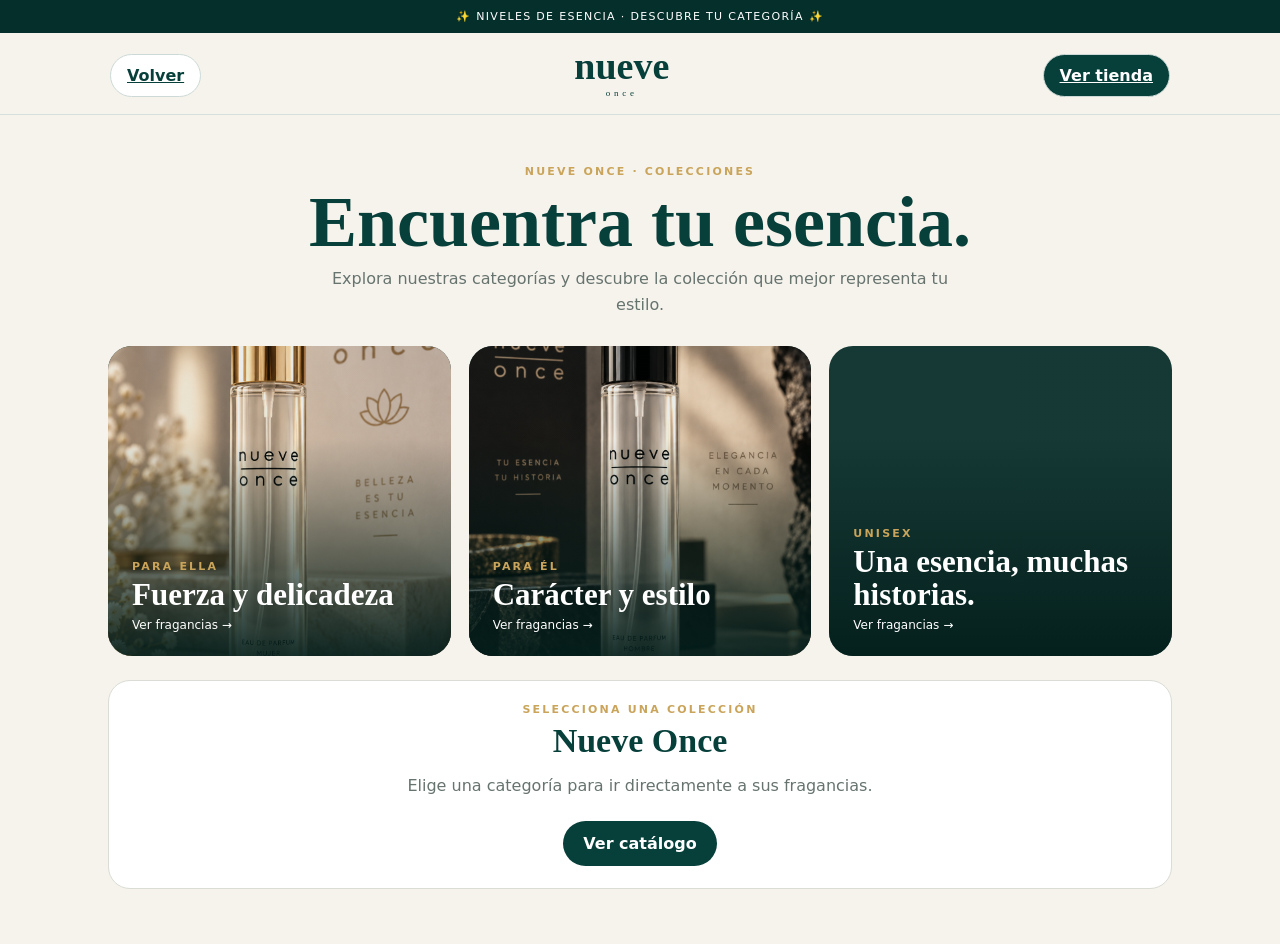
==== categorias.html @ 41275f47 "Crear página de categorías Nueve Once" ====
<!doctype html>
<html lang="es">
<head>
<meta charset="utf-8">
<meta name="viewport" content="width=device-width,initial-scale=1,viewport-fit=cover">
<title>Nueve Once | Categorías</title>
<style>
:root{--deep:#073f3a;--cream:#f6f3ec;--gold:#c9a45a;--line:#d9ddd5}
*{box-sizing:border-box}body{margin:0;background:var(--cream);color:#19312e;font-family:Inter,system-ui,-apple-system,BlinkMacSystemFont,"Segoe UI",sans-serif}
.top{position:sticky;top:0;z-index:20;background:#052f2b;color:#fff;padding:10px;text-align:center;font-size:11px;letter-spacing:.12em}
header{background:rgba(246,243,236,.96);border-bottom:1px solid #d6dfdc;position:sticky;top:36px;z-index:19}
.nav{max-width:1100px;margin:auto;min-height:78px;padding:14px 20px;display:flex;align-items:center;justify-content:space-between;gap:15px}.logo{font:700 38px/0.75 Georgia,serif;color:var(--deep);text-align:center}.logo span{display:block;font:500 9px/1 Inter;letter-spacing:.42em;margin-top:8px}
.back,.shop{border:0;border-radius:999px;padding:11px 16px;font-weight:800;background:#fff;border:1px solid #ccd9d6;color:var(--deep)}.shop{background:var(--deep);color:#fff}
main{max-width:1100px;margin:auto;padding:28px 18px 55px}.eyebrow{font-size:11px;letter-spacing:.2em;color:var(--gold);font-weight:900}.hero{text-align:center;padding:25px 10px 28px}.hero h1{font:700 clamp(42px,8vw,72px)/.95 Georgia,serif;color:var(--deep);margin:10px 0}.hero p{max-width:650px;margin:0 auto;color:#66736f;line-height:1.6}
.categories{display:grid;grid-template-columns:repeat(3,1fr);gap:18px}.cat{min-height:310px;border-radius:24px;overflow:hidden;position:relative;text-decoration:none;background:#173b37;display:flex;align-items:flex-end}.cat img{position:absolute;inset:0;width:100%;height:100%;object-fit:cover}.cat:after{content:"";position:absolute;inset:0;background:linear-gradient(0deg,rgba(3,30,27,.92),rgba(3,30,27,.08) 70%)}.cat .content{position:relative;z-index:2;padding:24px;color:#fff}.cat h2{font:700 31px/1.05 Georgia,serif;margin:6px 0}.cat span:last-child{font-size:12px}
.selected{margin-top:24px;background:#fff;border:1px solid var(--line);border-radius:22px;padding:22px;text-align:center}.selected h2{font:700 34px Georgia,serif;color:var(--deep);margin:6px 0 8px}.selected p{color:#66736f}.cta{display:inline-block;margin-top:10px;text-decoration:none;background:var(--deep);color:#fff;padding:13px 20px;border-radius:999px;font-weight:800}
@media(max-width:680px){header{top:36px}.nav{min-height:72px;padding:11px 12px}.logo{font-size:31px}.back,.shop{font-size:12px;padding:9px 11px}.back{font-size:0}.back:after{content:"←";font-size:22px}.categories{grid-template-columns:1fr}.cat{min-height:270px}.hero{padding-top:15px}.hero h1{font-size:45px}.selected h2{font-size:28px}}
</style>
</head>
<body>
<div class="top">✨ NIVELES DE ESENCIA · DESCUBRE TU CATEGORÍA ✨</div>
<header><div class="nav"><a class="back" href="index.html">Volver</a><div class="logo">nueve<br><span>once</span></div><a class="shop" href="index.html#catalogo">Ver tienda</a></div></header>
<main>
<section class="hero"><div class="eyebrow">NUEVE ONCE · COLECCIONES</div><h1>Encuentra tu esencia.</h1><p>Explora nuestras categorías y descubre la colección que mejor representa tu estilo.</p></section>
<section class="categories">
<a class="cat" href="index.html?categoria=MUJER#catalogo"><img src="mujer.PNG" alt="Para ella"><span class="content"><span class="eyebrow">PARA ELLA</span><h2>Fuerza y delicadeza</h2><span>Ver fragancias →</span></span></a>
<a class="cat" href="index.html?categoria=HOMBRE#catalogo"><img src="hombre.PNG" alt="Para él"><span class="content"><span class="eyebrow">PARA ÉL</span><h2>Carácter y estilo</h2><span>Ver fragancias →</span></span></a>
<a class="cat" href="index.html?categoria=UNISEX#catalogo"><span class="content"><span class="eyebrow">UNISEX</span><h2>Una esencia, muchas historias.</h2><span>Ver fragancias →</span></span></a>
</section>
<div class="selected"><div class="eyebrow">SELECCIONA UNA COLECCIÓN</div><h2 id="selectedTitle">Nueve Once</h2><p id="selectedText">Elige una categoría para ir directamente a sus fragancias.</p><a class="cta" id="selectedLink" href="index.html#catalogo">Ver catálogo</a></div>
</main>
<script>
(function(){
var data={MUJER:["PARA ELLA","Fuerza y delicadeza","Descubre fragancias para ella.","index.html?categoria=MUJER#catalogo"],HOMBRE:["PARA ÉL","Carácter y estilo","Descubre fragancias para él.","index.html?categoria=HOMBRE#catalogo"],UNISEX:["UNISEX","Una esencia, muchas historias.","Fragancias para compartir y expresar tu estilo.","index.html?categoria=UNISEX#catalogo"]};
var k=new URLSearchParams(location.search).get("categoria"),d=data[k];
if(d){document.getElementById("selectedTitle").textContent=d[1];document.getElementById("selectedText").textContent=d[2];document.getElementById("selectedLink").href=d[3];}
})();
</script>
</body></html>
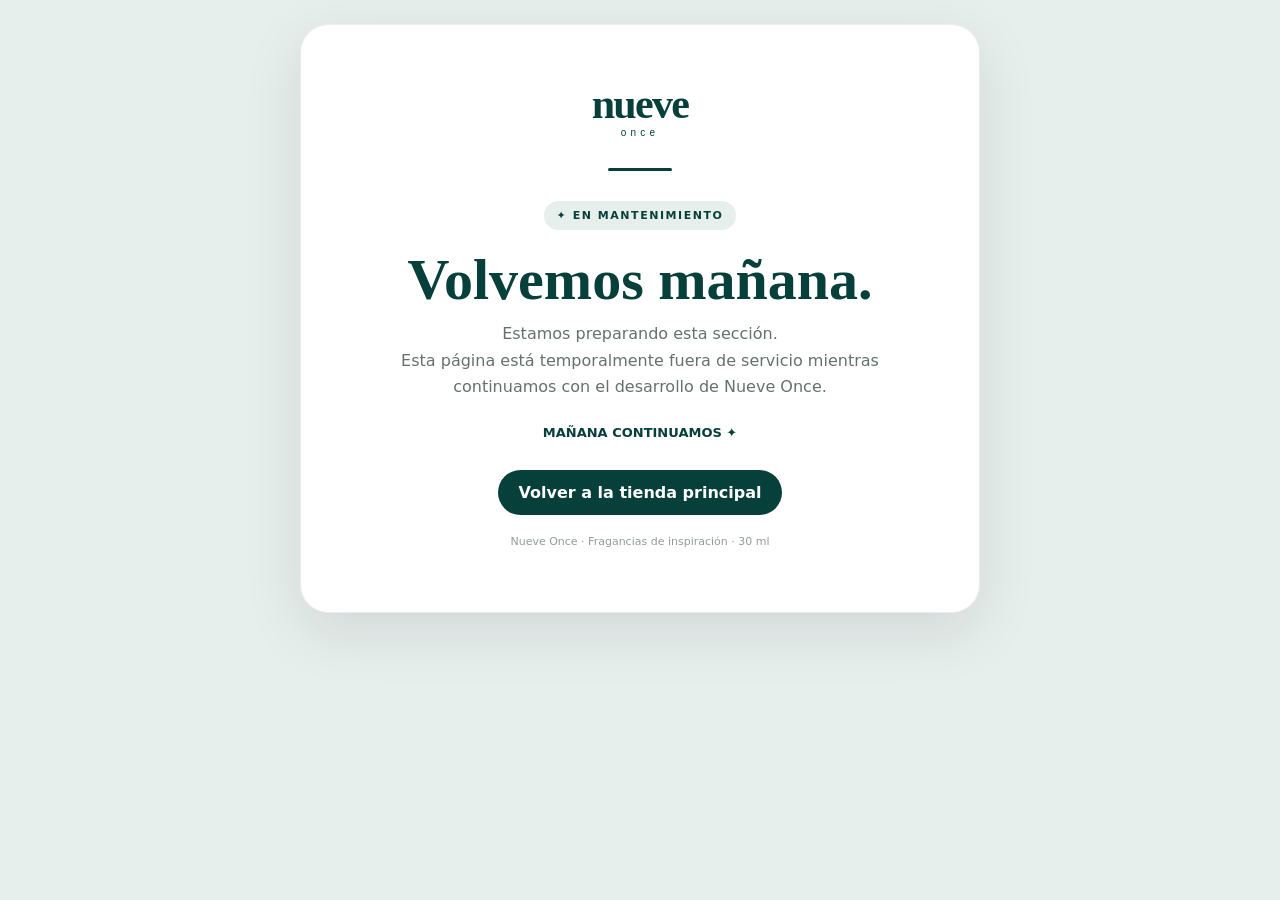
==== commit 2753e71b: "Poner categorias.html temporalmente en mantenimiento" ====
--- a/categorias.html
+++ b/categorias.html
@@ -3,37 +3,36 @@
 <head>
 <meta charset="utf-8">
 <meta name="viewport" content="width=device-width,initial-scale=1,viewport-fit=cover">
-<title>Nueve Once | Categorías</title>
+<meta name="robots" content="noindex,nofollow">
+<meta name="theme-color" content="#073f3a">
+<title>Nueve Once | Categorías — En mantenimiento</title>
 <style>
-:root{--deep:#073f3a;--cream:#f6f3ec;--gold:#c9a45a;--line:#d9ddd5}
-*{box-sizing:border-box}body{margin:0;background:var(--cream);color:#19312e;font-family:Inter,system-ui,-apple-system,BlinkMacSystemFont,"Segoe UI",sans-serif}
-.top{position:sticky;top:0;z-index:20;background:#052f2b;color:#fff;padding:10px;text-align:center;font-size:11px;letter-spacing:.12em}
-header{background:rgba(246,243,236,.96);border-bottom:1px solid #d6dfdc;position:sticky;top:36px;z-index:19}
-.nav{max-width:1100px;margin:auto;min-height:78px;padding:14px 20px;display:flex;align-items:center;justify-content:space-between;gap:15px}.logo{font:700 38px/0.75 Georgia,serif;color:var(--deep);text-align:center}.logo span{display:block;font:500 9px/1 Inter;letter-spacing:.42em;margin-top:8px}
-.back,.shop{border:0;border-radius:999px;padding:11px 16px;font-weight:800;background:#fff;border:1px solid #ccd9d6;color:var(--deep)}.shop{background:var(--deep);color:#fff}
-main{max-width:1100px;margin:auto;padding:28px 18px 55px}.eyebrow{font-size:11px;letter-spacing:.2em;color:var(--gold);font-weight:900}.hero{text-align:center;padding:25px 10px 28px}.hero h1{font:700 clamp(42px,8vw,72px)/.95 Georgia,serif;color:var(--deep);margin:10px 0}.hero p{max-width:650px;margin:0 auto;color:#66736f;line-height:1.6}
-.categories{display:grid;grid-template-columns:repeat(3,1fr);gap:18px}.cat{min-height:310px;border-radius:24px;overflow:hidden;position:relative;text-decoration:none;background:#173b37;display:flex;align-items:flex-end}.cat img{position:absolute;inset:0;width:100%;height:100%;object-fit:cover}.cat:after{content:"";position:absolute;inset:0;background:linear-gradient(0deg,rgba(3,30,27,.92),rgba(3,30,27,.08) 70%)}.cat .content{position:relative;z-index:2;padding:24px;color:#fff}.cat h2{font:700 31px/1.05 Georgia,serif;margin:6px 0}.cat span:last-child{font-size:12px}
-.selected{margin-top:24px;background:#fff;border:1px solid var(--line);border-radius:22px;padding:22px;text-align:center}.selected h2{font:700 34px Georgia,serif;color:var(--deep);margin:6px 0 8px}.selected p{color:#66736f}.cta{display:inline-block;margin-top:10px;text-decoration:none;background:var(--deep);color:#fff;padding:13px 20px;border-radius:999px;font-weight:800}
-@media(max-width:680px){header{top:36px}.nav{min-height:72px;padding:11px 12px}.logo{font-size:31px}.back,.shop{font-size:12px;padding:9px 11px}.back{font-size:0}.back:after{content:"←";font-size:22px}.categories{grid-template-columns:1fr}.cat{min-height:270px}.hero{padding-top:15px}.hero h1{font-size:45px}.selected h2{font-size:28px}}
+:root{--accent:#073f3a;--soft:#e7efed;--ink:#243331}
+*{box-sizing:border-box}
+html,body{margin:0;min-height:100%;font-family:Inter,system-ui,-apple-system,BlinkMacSystemFont,"Segoe UI",sans-serif;background:#e7efed;color:var(--ink)}
+body{display:grid;place-items:center;padding:24px}
+main{width:min(680px,100%);background:#fff;border:1px solid rgba(0,0,0,.08);border-radius:28px;padding:clamp(32px,8vw,64px) clamp(24px,7vw,60px);text-align:center;box-shadow:0 18px 60px rgba(0,0,0,.10)}
+.logo{font:700 42px/.72 Georgia,serif;color:var(--accent);letter-spacing:-.04em}
+.logo span{display:block;font:500 10px/1 Inter,sans-serif;letter-spacing:.42em;margin-top:9px}
+.line{width:64px;height:3px;background:var(--accent);border-radius:99px;margin:30px auto}
+.badge{display:inline-block;padding:8px 13px;border-radius:999px;background:var(--soft);color:var(--accent);font-size:11px;font-weight:900;letter-spacing:.14em;text-transform:uppercase}
+h1{font:700 clamp(36px,8vw,58px)/.95 Georgia,serif;margin:22px 0 14px;color:var(--accent)}
+p{font-size:16px;line-height:1.65;color:#65716e;margin:0 auto;max-width:480px}
+.date{margin-top:24px;font-size:13px;font-weight:800;color:var(--accent)}
+a{display:inline-flex;margin-top:30px;text-decoration:none;background:var(--accent);color:#fff;padding:13px 20px;border-radius:999px;font-weight:800}
+small{display:block;margin-top:20px;color:#929b98;font-size:11px}
 </style>
 </head>
 <body>
-<div class="top">✨ NIVELES DE ESENCIA · DESCUBRE TU CATEGORÍA ✨</div>
-<header><div class="nav"><a class="back" href="index.html">Volver</a><div class="logo">nueve<br><span>once</span></div><a class="shop" href="index.html#catalogo">Ver tienda</a></div></header>
 <main>
-<section class="hero"><div class="eyebrow">NUEVE ONCE · COLECCIONES</div><h1>Encuentra tu esencia.</h1><p>Explora nuestras categorías y descubre la colección que mejor representa tu estilo.</p></section>
-<section class="categories">
-<a class="cat" href="index.html?categoria=MUJER#catalogo"><img src="mujer.PNG" alt="Para ella"><span class="content"><span class="eyebrow">PARA ELLA</span><h2>Fuerza y delicadeza</h2><span>Ver fragancias →</span></span></a>
-<a class="cat" href="index.html?categoria=HOMBRE#catalogo"><img src="hombre.PNG" alt="Para él"><span class="content"><span class="eyebrow">PARA ÉL</span><h2>Carácter y estilo</h2><span>Ver fragancias →</span></span></a>
-<a class="cat" href="index.html?categoria=UNISEX#catalogo"><span class="content"><span class="eyebrow">UNISEX</span><h2>Una esencia, muchas historias.</h2><span>Ver fragancias →</span></span></a>
-</section>
-<div class="selected"><div class="eyebrow">SELECCIONA UNA COLECCIÓN</div><h2 id="selectedTitle">Nueve Once</h2><p id="selectedText">Elige una categoría para ir directamente a sus fragancias.</p><a class="cta" id="selectedLink" href="index.html#catalogo">Ver catálogo</a></div>
+<div class="logo">nueve<span>once</span></div>
+<div class="line"></div>
+<div class="badge">✦ En mantenimiento</div>
+<h1>Volvemos mañana.</h1>
+<p>Estamos preparando esta sección.<br>Esta página está temporalmente fuera de servicio mientras continuamos con el desarrollo de Nueve Once.</p>
+<div class="date">MAÑANA CONTINUAMOS ✦</div>
+<a href="index.html">Volver a la tienda principal</a>
+<small>Nueve Once · Fragancias de inspiración · 30 ml</small>
 </main>
-<script>
-(function(){
-var data={MUJER:["PARA ELLA","Fuerza y delicadeza","Descubre fragancias para ella.","index.html?categoria=MUJER#catalogo"],HOMBRE:["PARA ÉL","Carácter y estilo","Descubre fragancias para él.","index.html?categoria=HOMBRE#catalogo"],UNISEX:["UNISEX","Una esencia, muchas historias.","Fragancias para compartir y expresar tu estilo.","index.html?categoria=UNISEX#catalogo"]};
-var k=new URLSearchParams(location.search).get("categoria"),d=data[k];
-if(d){document.getElementById("selectedTitle").textContent=d[1];document.getElementById("selectedText").textContent=d[2];document.getElementById("selectedLink").href=d[3];}
-})();
-</script>
-</body></html>+</body>
+</html>
